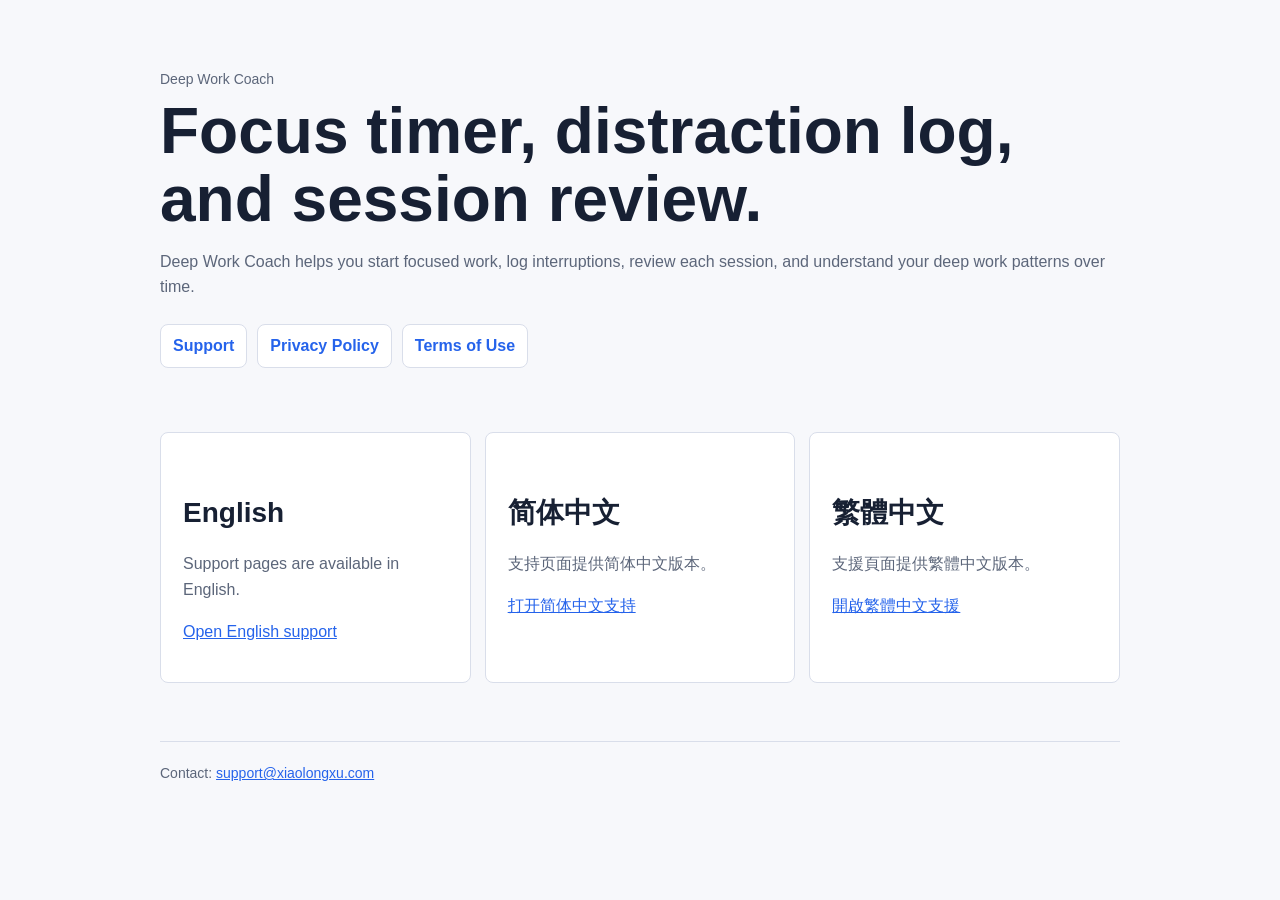
==== DeepWorkCoach/index.html @ dcfb8a5d "add" ====
<!doctype html>
<html lang="en">
<head>
  <meta charset="utf-8">
  <meta name="viewport" content="width=device-width, initial-scale=1">
  <title>Deep Work Coach</title>
  <meta name="description" content="Support, privacy policy, and terms for Deep Work Coach.">
  <link rel="stylesheet" href="styles.css">
</head>
<body>
  <main class="shell">
    <header>
      <p class="eyebrow">Deep Work Coach</p>
      <h1>Focus timer, distraction log, and session review.</h1>
      <p>Deep Work Coach helps you start focused work, log interruptions, review each session, and understand your deep work patterns over time.</p>
      <nav class="nav" aria-label="Pages">
        <a href="support.html">Support</a>
        <a href="privacy.html">Privacy Policy</a>
        <a href="terms.html">Terms of Use</a>
      </nav>
    </header>

    <section class="grid" aria-label="Languages">
      <div class="card">
        <h2>English</h2>
        <p>Support pages are available in English.</p>
        <p><a href="support.html#en">Open English support</a></p>
      </div>
      <div class="card">
        <h2>简体中文</h2>
        <p>支持页面提供简体中文版本。</p>
        <p><a href="support.html#zh-Hans">打开简体中文支持</a></p>
      </div>
      <div class="card">
        <h2>繁體中文</h2>
        <p>支援頁面提供繁體中文版本。</p>
        <p><a href="support.html#zh-Hant">開啟繁體中文支援</a></p>
      </div>
    </section>

    <footer>
      Contact: <a href="mailto:support@xiaolongxu.com">support@xiaolongxu.com</a>
    </footer>
  </main>
</body>
</html>
---- DeepWorkCoach/styles.css ----
:root {
  color-scheme: light dark;
  --bg: #f7f8fb;
  --text: #172033;
  --muted: #5c667a;
  --card: #ffffff;
  --border: #d9deea;
  --accent: #2563eb;
}

@media (prefers-color-scheme: dark) {
  :root {
    --bg: #0f1420;
    --text: #eef3ff;
    --muted: #aab4c8;
    --card: #171d2b;
    --border: #30384c;
    --accent: #74a3ff;
  }
}

* {
  box-sizing: border-box;
}

body {
  margin: 0;
  background: var(--bg);
  color: var(--text);
  font: 16px/1.6 -apple-system, BlinkMacSystemFont, "Segoe UI", sans-serif;
}

a {
  color: var(--accent);
}

.shell {
  width: min(960px, calc(100% - 32px));
  margin: 0 auto;
  padding: 40px 0 56px;
}

header {
  padding: 28px 0 22px;
}

.eyebrow {
  margin: 0 0 8px;
  color: var(--muted);
  font-size: 14px;
}

h1 {
  margin: 0;
  font-size: clamp(34px, 7vw, 64px);
  line-height: 1.05;
  letter-spacing: 0;
}

h2 {
  margin: 36px 0 12px;
  font-size: 28px;
}

h3 {
  margin: 24px 0 8px;
  font-size: 20px;
}

p,
li {
  color: var(--muted);
}

.nav,
.lang {
  display: flex;
  flex-wrap: wrap;
  gap: 10px;
  margin: 24px 0;
}

.nav a,
.lang a {
  display: inline-flex;
  align-items: center;
  min-height: 40px;
  padding: 8px 12px;
  border: 1px solid var(--border);
  border-radius: 8px;
  background: var(--card);
  text-decoration: none;
  font-weight: 600;
}

.card {
  margin: 18px 0;
  padding: 22px;
  border: 1px solid var(--border);
  border-radius: 8px;
  background: var(--card);
}

.grid {
  display: grid;
  grid-template-columns: repeat(auto-fit, minmax(220px, 1fr));
  gap: 14px;
}

.doc {
  scroll-margin-top: 24px;
}

.updated {
  color: var(--muted);
  font-size: 14px;
}

footer {
  margin-top: 40px;
  padding-top: 20px;
  border-top: 1px solid var(--border);
  color: var(--muted);
  font-size: 14px;
}
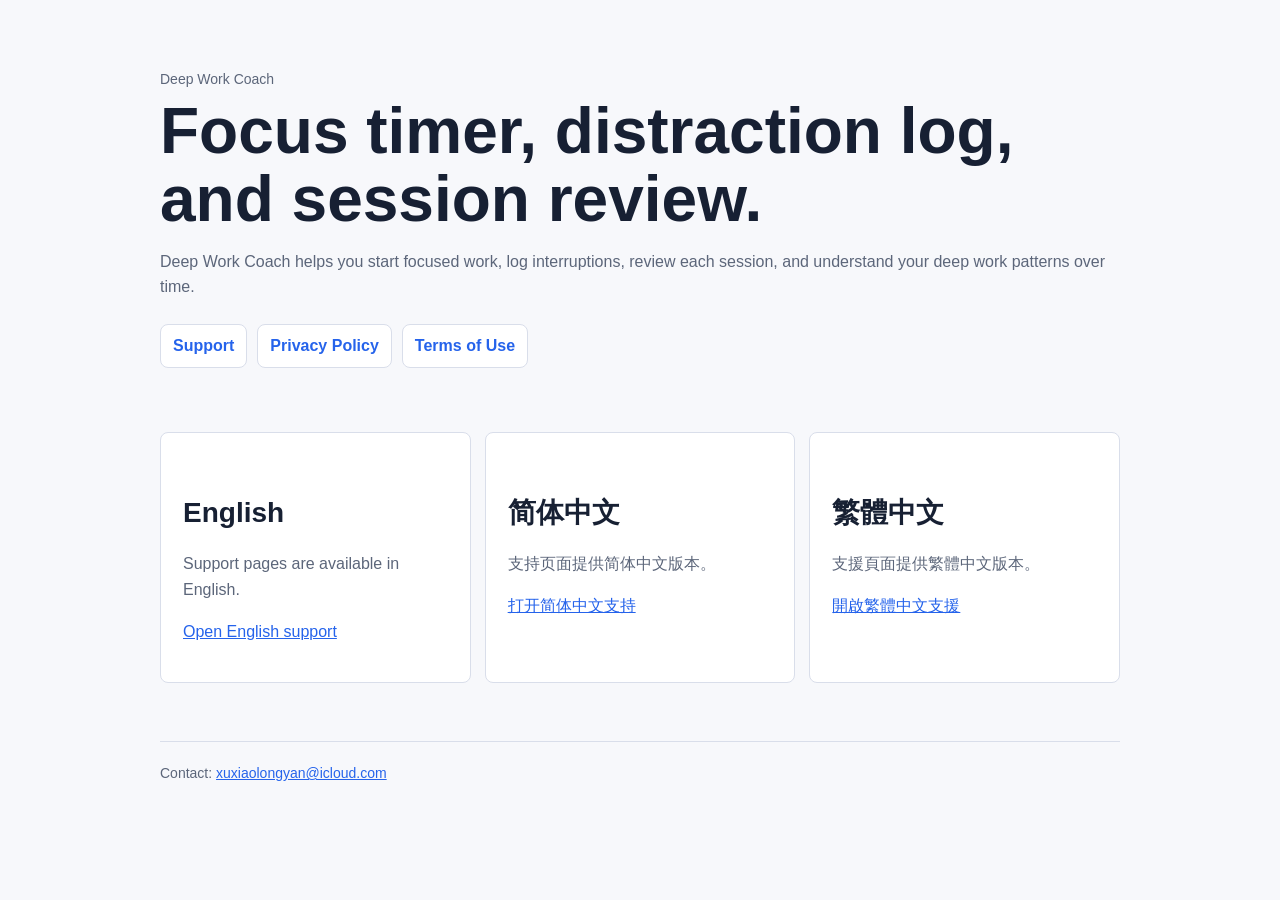
==== commit b9230e96: "add" ====
--- a/DeepWorkCoach/index.html
+++ b/DeepWorkCoach/index.html
@@ -39,7 +39,7 @@
     </section>
 
     <footer>
-      Contact: <a href="mailto:support@xiaolongxu.com">support@xiaolongxu.com</a>
+      Contact: <a href="mailto:xuxiaolongyan@icloud.com">xuxiaolongyan@icloud.com</a>
     </footer>
   </main>
 </body>
